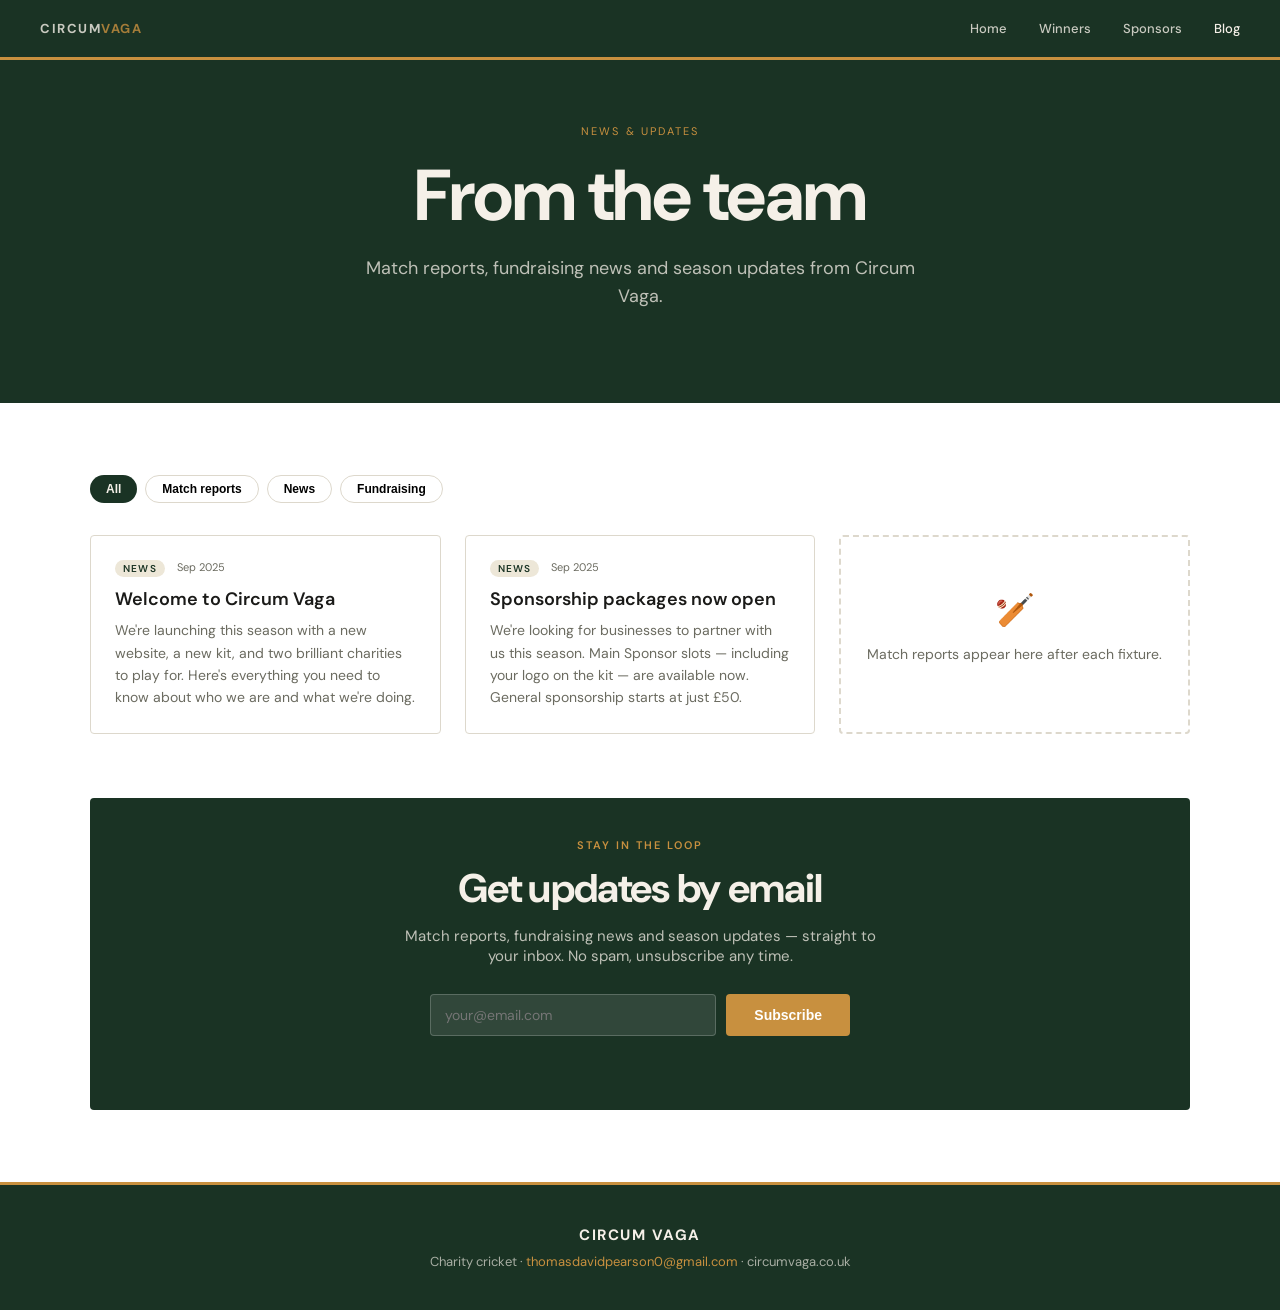
==== blog.html @ 34ab9cb7 "Initial commit — Circum Vaga charity cricket website" ====
<!doctype html>
<html lang="en">
<head>
  <meta charset="utf-8">
  <meta name="viewport" content="width=device-width, initial-scale=1">
  <title>Blog — Circum Vaga</title>
  <meta name="description" content="News, match reports and updates from Circum Vaga charity cricket.">
  <link rel="stylesheet" href="style.css">
</head>
<body>

<nav>
  <a class="nav-logo" href="index.html">Circum <span>Vaga</span></a>
  <a href="index.html">Home</a>
  <a href="winners.html">Winners</a>
  <a href="sponsors.html">Sponsors</a>
  <a href="blog.html" class="active">Blog</a>
</nav>

<section class="hero" style="padding: 64px 24px 56px;">
  <div class="hero-eyebrow">News &amp; updates</div>
  <h1>From the team</h1>
  <p>Match reports, fundraising news and season updates from Circum Vaga.</p>
</section>

<section>
  <div class="container-wide">

    <!-- Filter bar -->
    <div style="display: flex; gap: 8px; flex-wrap: wrap; margin-bottom: 32px;">
      <button class="btn btn-green" style="font-size: 12px; padding: 6px 16px; border-radius: 99px;" onclick="filterPosts('all')">All</button>
      <button class="btn" style="font-size: 12px; padding: 6px 16px; border-radius: 99px; border: 1.5px solid var(--border); background: transparent;" onclick="filterPosts('match-report')">Match reports</button>
      <button class="btn" style="font-size: 12px; padding: 6px 16px; border-radius: 99px; border: 1.5px solid var(--border); background: transparent;" onclick="filterPosts('news')">News</button>
      <button class="btn" style="font-size: 12px; padding: 6px 16px; border-radius: 99px; border: 1.5px solid var(--border); background: transparent;" onclick="filterPosts('fundraising')">Fundraising</button>
    </div>

    <div class="grid-3" id="posts-grid">

      <!-- Post 1 — Welcome -->
      <a class="post-card" href="#" data-tag="news">
        <div class="post-card-body">
          <div class="post-meta">
            <span class="post-tag">News</span>
            <span>Sep 2025</span>
          </div>
          <h3>Welcome to Circum Vaga</h3>
          <p>We're launching this season with a new website, a new kit, and two brilliant charities to play for. Here's everything you need to know about who we are and what we're doing.</p>
        </div>
      </a>

      <!-- Post 2 — Sponsor appeal -->
      <a class="post-card" href="#" data-tag="news">
        <div class="post-card-body">
          <div class="post-meta">
            <span class="post-tag">News</span>
            <span>Sep 2025</span>
          </div>
          <h3>Sponsorship packages now open</h3>
          <p>We're looking for businesses to partner with us this season. Main Sponsor slots — including your logo on the kit — are available now. General sponsorship starts at just £50.</p>
        </div>
      </a>

      <!-- Placeholder post 3 -->
      <a class="post-card" href="#" data-tag="match-report" style="border: 2px dashed var(--border);">
        <div class="post-card-body" style="display: flex; flex-direction: column; align-items: center; justify-content: center; min-height: 180px; text-align: center; color: var(--muted);">
          <div style="font-size: 32px; margin-bottom: 12px;">🏏</div>
          <p style="font-size: 14px;">Match reports appear here after each fixture.</p>
        </div>
      </a>

    </div>

    <!-- Newsletter signup -->
    <div style="margin-top: 64px; padding: 40px; background: var(--green); border-radius: var(--r); color: var(--cream); text-align: center;">
      <div class="section-eyebrow" style="color: var(--gold);">Stay in the loop</div>
      <h2 style="color: var(--cream); margin-bottom: 12px;">Get updates by email</h2>
      <p style="color: rgba(245,240,232,0.75); font-size: 15px; max-width: 480px; margin: 0 auto 28px;">Match reports, fundraising news and season updates — straight to your inbox. No spam, unsubscribe any time.</p>
      <form onsubmit="handleSignup(event)" style="display: flex; gap: 10px; max-width: 420px; margin: 0 auto; flex-wrap: wrap; justify-content: center;">
        <input type="email" placeholder="your@email.com" required id="signup-email"
          style="flex: 1; min-width: 200px; background: rgba(255,255,255,0.1); border-color: rgba(255,255,255,0.2); color: var(--cream);">
        <button type="submit" class="btn btn-gold">Subscribe</button>
      </form>
      <p id="signup-msg" style="margin-top: 14px; font-size: 13px; color: var(--gold); min-height: 20px;"></p>
    </div>

  </div>
</section>

<footer>
  <div class="footer-logo">Circum Vaga</div>
  <p>Charity cricket · <a href="mailto:thomasdavidpearson0@gmail.com">thomasdavidpearson0@gmail.com</a> · circumvaga.co.uk</p>
</footer>

<script>
  function filterPosts(tag) {
    document.querySelectorAll('.post-card').forEach(card => {
      card.style.display = (tag === 'all' || card.dataset.tag === tag) ? 'block' : 'none';
    });
  }

  function handleSignup(e) {
    e.preventDefault();
    const email = document.getElementById('signup-email').value;
    document.getElementById('signup-msg').textContent = `Thanks! We'll be in touch at ${email}.`;
    e.target.reset();
  }
</script>

</body>
</html>
---- style.css ----
@import url('https://fonts.googleapis.com/css2?family=DM+Sans:ital,opsz,wght@0,9..40,300;0,9..40,400;0,9..40,500;0,9..40,600;0,9..40,700;1,9..40,400&display=swap');

*, *::before, *::after { box-sizing: border-box; margin: 0; padding: 0; }

:root {
  --green:   #1a3324;
  --green-2: #24472f;
  --cream:   #f5f0e8;
  --cream-2: #ede7d8;
  --gold:    #c8903f;
  --text:    #1a1a18;
  --muted:   #6b6b60;
  --border:  #ddd8cc;
  --white:   #ffffff;
  --r:       4px;
  font-family: 'DM Sans', system-ui, -apple-system, sans-serif;
  font-size: 16px;
  color: var(--text);
  background: var(--white);
}

/* ── Nav ── */
nav {
  position: sticky; top: 0; z-index: 100;
  background: var(--green);
  border-bottom: 3px solid var(--gold);
  padding: 0 24px;
  display: flex; align-items: center; gap: 0; height: 60px;
}
.nav-logo {
  font-size: 13px; font-weight: 700; letter-spacing: 0.12em;
  text-transform: uppercase; color: var(--cream);
  text-decoration: none; margin-right: auto;
}
.nav-logo span { color: var(--gold); }
nav a {
  color: var(--cream); text-decoration: none;
  font-size: 13px; font-weight: 500;
  padding: 0 16px; height: 60px;
  display: flex; align-items: center;
  opacity: 0.8; transition: opacity .15s;
  border-bottom: 3px solid transparent; margin-bottom: -3px;
}
nav a:hover { opacity: 1; }
nav a.active { opacity: 1; border-bottom-color: var(--gold); }

/* ── Hero ── */
.hero {
  background: var(--green);
  color: var(--cream);
  padding: 96px 24px 80px;
  text-align: center;
}
.hero-eyebrow {
  font-size: 11px; letter-spacing: 0.2em; text-transform: uppercase;
  color: var(--gold); margin-bottom: 20px;
}
.hero h1 {
  font-size: clamp(40px, 6vw, 72px);
  font-weight: 700; letter-spacing: -0.02em; line-height: 1.05;
  margin-bottom: 20px;
}
.hero p {
  font-size: 18px; line-height: 1.6; color: rgba(245,240,232,0.75);
  max-width: 560px; margin: 0 auto 36px;
}
.hero-causes {
  display: flex; justify-content: center; gap: 12px; flex-wrap: wrap;
  margin-bottom: 40px;
}
.cause-badge {
  background: rgba(255,255,255,0.08); border: 1px solid rgba(255,255,255,0.15);
  border-radius: 99px; padding: 6px 16px;
  font-size: 12px; font-weight: 500; color: var(--cream);
}
.btn {
  display: inline-flex; align-items: center; gap: 8px;
  padding: 13px 28px; border-radius: var(--r);
  font-size: 14px; font-weight: 600; text-decoration: none;
  transition: opacity .15s; cursor: pointer; border: none;
}
.btn:hover { opacity: 0.85; }
.btn-gold { background: var(--gold); color: #fff; }
.btn-outline { background: transparent; border: 1.5px solid rgba(255,255,255,0.4); color: var(--cream); }
.btn-green { background: var(--green); color: var(--cream); }
.hero-ctas { display: flex; justify-content: center; gap: 12px; flex-wrap: wrap; }

/* ── Sections ── */
section { padding: 72px 24px; }
.container { max-width: 900px; margin: 0 auto; }
.container-wide { max-width: 1100px; margin: 0 auto; }

.section-eyebrow {
  font-size: 11px; letter-spacing: 0.18em; text-transform: uppercase;
  color: var(--gold); margin-bottom: 10px; font-weight: 600;
}
h2 { font-size: clamp(26px, 3.5vw, 40px); font-weight: 700; letter-spacing: -0.02em; margin-bottom: 16px; }
h3 { font-size: 20px; font-weight: 600; margin-bottom: 12px; }
.lead { font-size: 17px; line-height: 1.65; color: var(--muted); max-width: 640px; }

/* Alternating bg */
.bg-cream { background: var(--cream); }
.bg-green { background: var(--green); color: var(--cream); }
.bg-green .section-eyebrow { color: var(--gold); }
.bg-green h2 { color: var(--cream); }
.bg-green .lead { color: rgba(245,240,232,0.75); }
.bg-green .muted { color: rgba(245,240,232,0.6); }

/* ── Grid utilities ── */
.grid-2 { display: grid; grid-template-columns: repeat(2, 1fr); gap: 24px; }
.grid-3 { display: grid; grid-template-columns: repeat(3, 1fr); gap: 24px; }
.grid-4 { display: grid; grid-template-columns: repeat(4, 1fr); gap: 20px; }
@media (max-width: 640px) {
  .grid-2, .grid-3, .grid-4 { grid-template-columns: 1fr; }
}
@media (min-width: 641px) and (max-width: 840px) {
  .grid-3, .grid-4 { grid-template-columns: repeat(2, 1fr); }
}

/* ── Cards ── */
.card {
  background: var(--white); border: 1px solid var(--border);
  border-radius: var(--r); padding: 28px 24px;
}
.card-icon { font-size: 28px; margin-bottom: 14px; }

/* ── Sponsor packages ── */
.package {
  border: 1px solid var(--border); border-radius: var(--r);
  overflow: hidden;
}
.package-header {
  padding: 24px; border-bottom: 1px solid var(--border);
}
.package.featured { border-color: var(--gold); }
.package.featured .package-header { background: var(--green); color: var(--cream); }
.package-tag {
  font-size: 10px; letter-spacing: 0.14em; text-transform: uppercase;
  font-weight: 700; color: var(--gold); margin-bottom: 8px;
}
.package-title { font-size: 22px; font-weight: 700; margin-bottom: 6px; }
.package-price { font-size: 32px; font-weight: 700; letter-spacing: -0.02em; }
.package-price span { font-size: 15px; font-weight: 400; opacity: 0.65; margin-left: 4px; }
.package-body { padding: 24px; }
.package-body li {
  display: flex; gap: 10px; align-items: flex-start;
  padding: 8px 0; border-bottom: 1px solid var(--border);
  font-size: 14px; line-height: 1.5;
}
.package-body li:last-child { border-bottom: none; }
.check { color: var(--green); font-size: 16px; flex-shrink: 0; margin-top: 1px; }
.featured .check { color: var(--gold); }

/* ── Table ── */
.table-wrap { overflow-x: auto; margin-top: 24px; }
table { width: 100%; border-collapse: collapse; font-size: 14px; }
th {
  background: var(--green); color: var(--cream);
  padding: 12px 16px; text-align: left;
  font-size: 11px; letter-spacing: 0.1em; text-transform: uppercase; font-weight: 600;
}
th:first-child { border-radius: var(--r) 0 0 0; }
th:last-child { border-radius: 0 var(--r) 0 0; }
td { padding: 12px 16px; border-bottom: 1px solid var(--border); }
tr:last-child td { border-bottom: none; }
tr:nth-child(even) td { background: var(--cream); }
.trophy { font-size: 18px; }
.pos { font-weight: 700; color: var(--muted); }
.winner-row td { font-weight: 600; }

/* ── Blog ── */
.post-card {
  border: 1px solid var(--border); border-radius: var(--r);
  overflow: hidden; text-decoration: none; color: inherit;
  display: block; transition: border-color .15s, box-shadow .15s;
}
.post-card:hover { border-color: var(--green); box-shadow: 0 4px 16px rgba(0,0,0,0.08); }
.post-card-body { padding: 24px; }
.post-meta { font-size: 11px; color: var(--muted); margin-bottom: 10px; display: flex; gap: 12px; }
.post-tag {
  font-size: 10px; letter-spacing: 0.12em; text-transform: uppercase;
  font-weight: 600; color: var(--green); background: var(--cream-2);
  padding: 2px 8px; border-radius: 99px;
}
.post-card h3 { font-size: 18px; margin-bottom: 8px; }
.post-card p { font-size: 14px; color: var(--muted); line-height: 1.6; }

/* ── Divider ── */
.divider { border: none; border-top: 1px solid var(--border); margin: 48px 0; }

/* ── Footer ── */
footer {
  background: var(--green); color: rgba(245,240,232,0.65);
  padding: 40px 24px; text-align: center; font-size: 13px;
  border-top: 3px solid var(--gold);
}
footer a { color: var(--gold); text-decoration: none; }
footer .footer-logo {
  font-size: 15px; font-weight: 700; letter-spacing: 0.1em;
  text-transform: uppercase; color: var(--cream); margin-bottom: 8px;
}

/* ── Stat blocks ── */
.stat-block { text-align: center; padding: 24px 16px; }
.stat-number {
  font-size: 48px; font-weight: 700; letter-spacing: -0.03em;
  color: var(--gold); line-height: 1;
}
.stat-label { font-size: 13px; color: var(--muted); margin-top: 6px; }
.bg-green .stat-label { color: rgba(245,240,232,0.65); }

/* ── Quote ── */
blockquote {
  border-left: 4px solid var(--gold);
  padding: 16px 24px; margin: 32px 0;
  font-size: 17px; line-height: 1.65; font-style: italic; color: var(--muted);
}

/* ── Contact form ── */
.form-group { display: flex; flex-direction: column; gap: 6px; margin-bottom: 16px; }
label { font-size: 13px; font-weight: 500; }
input, textarea, select {
  padding: 10px 14px; border: 1.5px solid var(--border); border-radius: var(--r);
  font: inherit; font-size: 14px; background: var(--white); color: var(--text);
  outline: none; transition: border-color .15s; width: 100%;
}
input:focus, textarea:focus, select:focus { border-color: var(--green); }
textarea { resize: vertical; min-height: 120px; }

/* ── Champions banner ── */
.champ-banner {
  background: var(--green); color: var(--cream);
  border-radius: var(--r); padding: 20px 24px;
  display: flex; align-items: center; gap: 16px; margin-bottom: 32px;
}
.champ-banner .trophy-lg { font-size: 36px; flex-shrink: 0; }
.champ-banner h3 { font-size: 16px; margin-bottom: 2px; color: var(--gold); font-weight: 600; }
.champ-banner p { font-size: 20px; font-weight: 700; }

/* ── Section tabs ── */
.tab-bar { display: flex; gap: 0; border-bottom: 2px solid var(--border); margin-bottom: 32px; }
.tab {
  padding: 12px 24px; font-size: 14px; font-weight: 500; cursor: pointer;
  border: none; background: none; color: var(--muted);
  border-bottom: 2px solid transparent; margin-bottom: -2px;
  transition: color .15s;
}
.tab.active { color: var(--green); border-bottom-color: var(--green); font-weight: 600; }
.tab-panel { display: none; }
.tab-panel.active { display: block; }
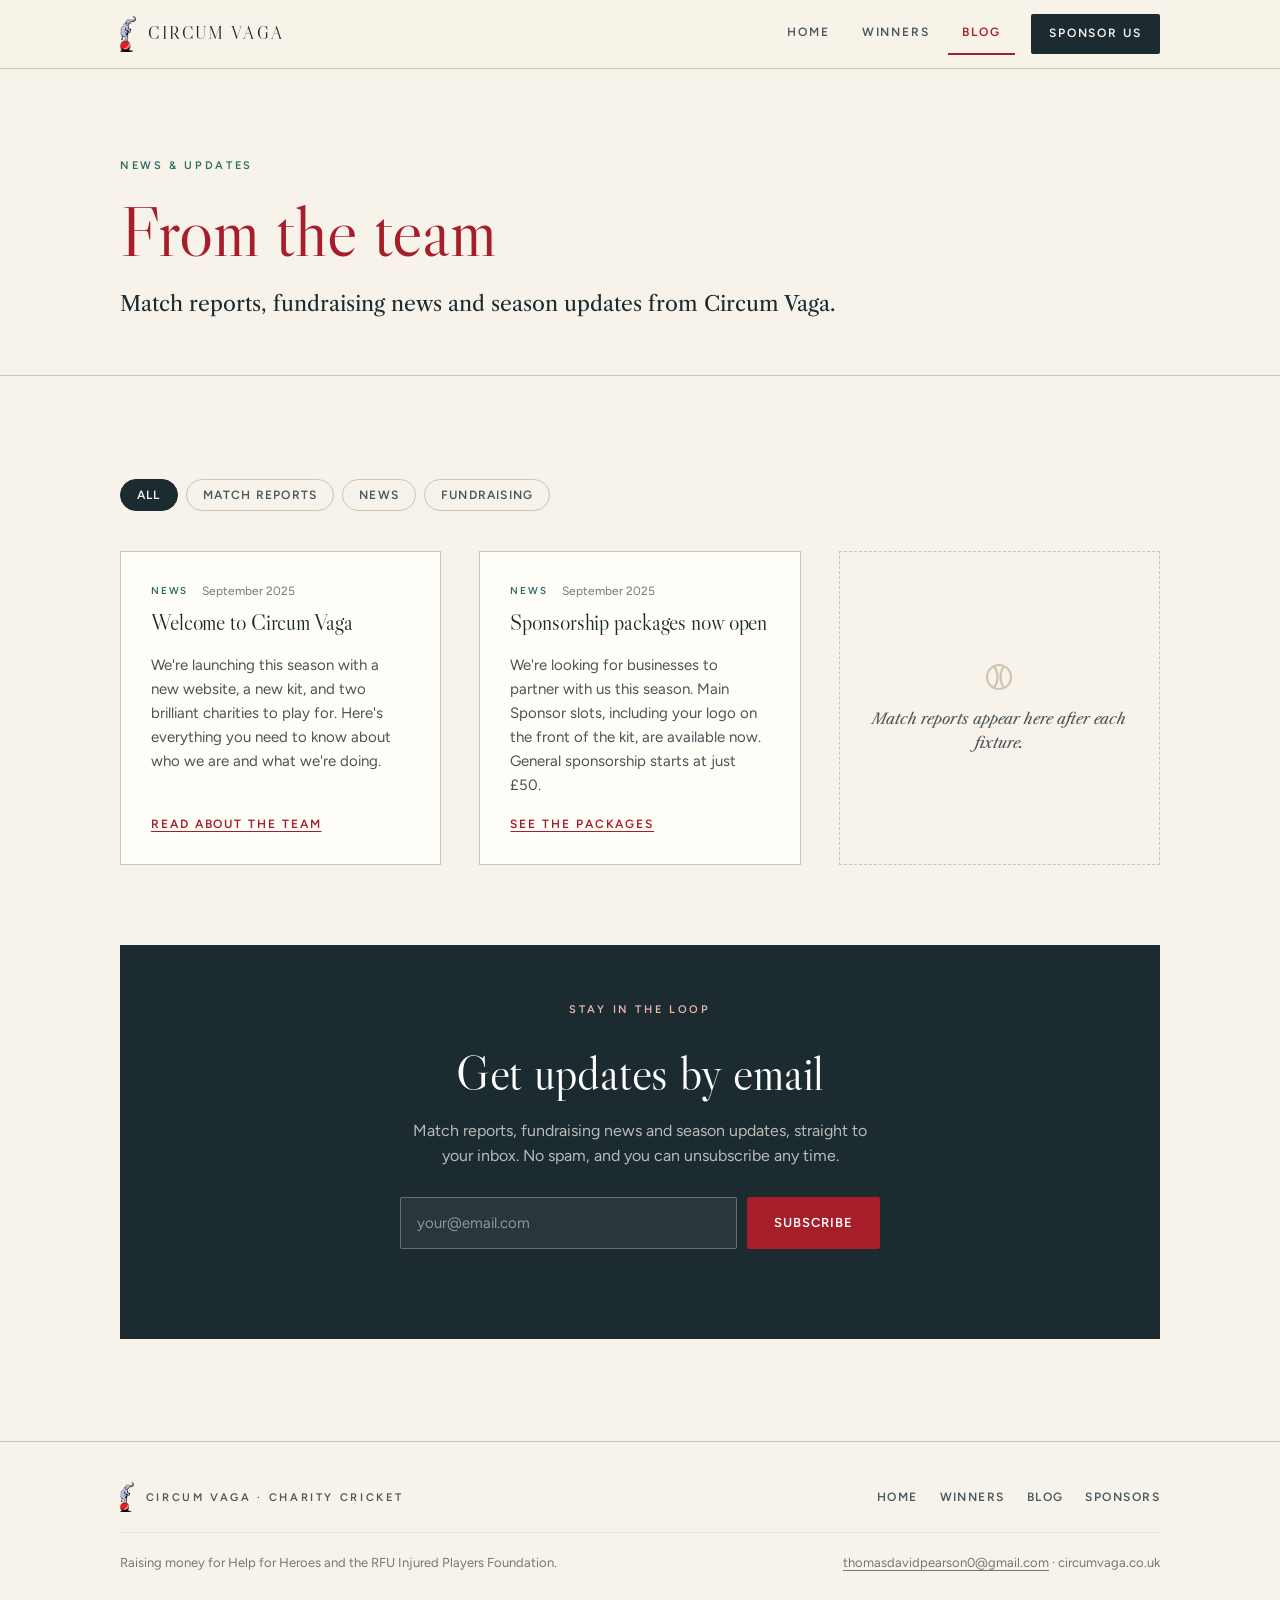
==== commit 5c1edbc2: "Redesign site around the sponsorship pack's brand Rebuild all four pages on the visual language of t" ====
--- a/blog.html
+++ b/blog.html
@@ -1,110 +1,135 @@
 <!doctype html>
-<html lang="en">
+<html lang="en-GB">
 <head>
   <meta charset="utf-8">
   <meta name="viewport" content="width=device-width, initial-scale=1">
   <title>Blog — Circum Vaga</title>
-  <meta name="description" content="News, match reports and updates from Circum Vaga charity cricket.">
-  <link rel="stylesheet" href="style.css">
+  <meta name="description" content="News, match reports and fundraising updates from Circum Vaga charity cricket team.">
+  <meta name="theme-color" content="#f7f3ea">
+  <link rel="canonical" href="https://circumvaga.co.uk/blog">
+  <meta property="og:type" content="website">
+  <meta property="og:site_name" content="Circum Vaga">
+  <meta property="og:title" content="From the team — Circum Vaga">
+  <meta property="og:description" content="Match reports, fundraising news and season updates from Circum Vaga.">
+  <meta property="og:url" content="https://circumvaga.co.uk/blog">
+  <meta property="og:image" content="https://circumvaga.co.uk/assets/og.jpg">
+  <meta name="twitter:card" content="summary_large_image">
+  <link rel="icon" href="/assets/favicon-32.png" sizes="32x32" type="image/png">
+  <link rel="icon" href="/assets/favicon-64.png" sizes="64x64" type="image/png">
+  <link rel="apple-touch-icon" href="/assets/apple-touch-icon.png">
+  <link rel="preconnect" href="https://fonts.googleapis.com">
+  <link rel="preconnect" href="https://fonts.gstatic.com" crossorigin>
+  <link rel="stylesheet" href="/style.css">
 </head>
 <body>
 
-<nav>
-  <a class="nav-logo" href="index.html">Circum <span>Vaga</span></a>
-  <a href="index.html">Home</a>
-  <a href="winners.html">Winners</a>
-  <a href="sponsors.html">Sponsors</a>
-  <a href="blog.html" class="active">Blog</a>
-</nav>
+<a class="skip-link" href="#main">Skip to content</a>
 
-<section class="hero" style="padding: 64px 24px 56px;">
-  <div class="hero-eyebrow">News &amp; updates</div>
-  <h1>From the team</h1>
-  <p>Match reports, fundraising news and season updates from Circum Vaga.</p>
-</section>
+<header class="site-header">
+  <div class="container">
+    <a class="brand" href="/" aria-label="Circum Vaga home">
+      <img src="/assets/logo.png" alt="" width="36" height="79">
+      <span class="brand-name">Circum Vaga</span>
+    </a>
+    <button class="nav-toggle" type="button" aria-expanded="false" aria-controls="site-nav" aria-label="Menu">
+      <svg class="icon-open" viewBox="0 0 24 24" fill="none" stroke="currentColor" stroke-width="1.8" stroke-linecap="round" aria-hidden="true"><path d="M4 7h16M4 12h16M4 17h16"/></svg>
+      <svg class="icon-close" viewBox="0 0 24 24" fill="none" stroke="currentColor" stroke-width="1.8" stroke-linecap="round" aria-hidden="true"><path d="M6 6l12 12M18 6L6 18"/></svg>
+    </button>
+    <nav class="nav" id="site-nav" aria-label="Main">
+      <a href="/">Home</a>
+      <a href="/winners">Winners</a>
+      <a href="/blog" aria-current="page">Blog</a>
+      <a href="/sponsors" class="nav-cta">Sponsor us</a>
+    </nav>
+  </div>
+</header>
 
-<section>
-  <div class="container-wide">
+<main id="main">
 
-    <!-- Filter bar -->
-    <div style="display: flex; gap: 8px; flex-wrap: wrap; margin-bottom: 32px;">
-      <button class="btn btn-green" style="font-size: 12px; padding: 6px 16px; border-radius: 99px;" onclick="filterPosts('all')">All</button>
-      <button class="btn" style="font-size: 12px; padding: 6px 16px; border-radius: 99px; border: 1.5px solid var(--border); background: transparent;" onclick="filterPosts('match-report')">Match reports</button>
-      <button class="btn" style="font-size: 12px; padding: 6px 16px; border-radius: 99px; border: 1.5px solid var(--border); background: transparent;" onclick="filterPosts('news')">News</button>
-      <button class="btn" style="font-size: 12px; padding: 6px 16px; border-radius: 99px; border: 1.5px solid var(--border); background: transparent;" onclick="filterPosts('fundraising')">Fundraising</button>
+  <section class="page-hero">
+    <div class="container">
+      <p class="eyebrow">News &amp; updates</p>
+      <h1>From the team</h1>
+      <p class="lead">Match reports, fundraising news and season updates from Circum Vaga.</p>
     </div>
+  </section>
 
-    <div class="grid-3" id="posts-grid">
+  <section>
+    <div class="container">
 
-      <!-- Post 1 — Welcome -->
-      <a class="post-card" href="#" data-tag="news">
-        <div class="post-card-body">
+      <div class="filters" role="group" aria-label="Filter posts">
+        <button class="chip" type="button" data-filter="all" aria-pressed="true">All</button>
+        <button class="chip" type="button" data-filter="match-report" aria-pressed="false">Match reports</button>
+        <button class="chip" type="button" data-filter="news" aria-pressed="false">News</button>
+        <button class="chip" type="button" data-filter="fundraising" aria-pressed="false">Fundraising</button>
+      </div>
+      <p id="filter-status" class="visually-hidden" aria-live="polite"></p>
+
+      <div class="grid grid--3" id="posts">
+
+        <article class="post" data-tag="news">
           <div class="post-meta">
             <span class="post-tag">News</span>
-            <span>Sep 2025</span>
+            <time datetime="2025-09">September 2025</time>
           </div>
           <h3>Welcome to Circum Vaga</h3>
           <p>We're launching this season with a new website, a new kit, and two brilliant charities to play for. Here's everything you need to know about who we are and what we're doing.</p>
-        </div>
-      </a>
+          <a class="read-more" href="/#about">Read about the team</a>
+        </article>
 
-      <!-- Post 2 — Sponsor appeal -->
-      <a class="post-card" href="#" data-tag="news">
-        <div class="post-card-body">
+        <article class="post" data-tag="news">
           <div class="post-meta">
             <span class="post-tag">News</span>
-            <span>Sep 2025</span>
+            <time datetime="2025-09">September 2025</time>
           </div>
           <h3>Sponsorship packages now open</h3>
-          <p>We're looking for businesses to partner with us this season. Main Sponsor slots — including your logo on the kit — are available now. General sponsorship starts at just £50.</p>
+          <p>We're looking for businesses to partner with us this season. Main Sponsor slots, including your logo on the front of the kit, are available now. General sponsorship starts at just £50.</p>
+          <a class="read-more" href="/sponsors">See the packages</a>
+        </article>
+
+        <div class="post post--placeholder" data-tag="match-report" aria-label="Match reports coming soon">
+          <svg viewBox="0 0 24 24" fill="none" stroke="currentColor" stroke-width="1.6" stroke-linecap="round" aria-hidden="true"><circle cx="12" cy="12" r="9"/><path d="M8.5 4.2c3.2 4.6 3.2 11 0 15.6M15.5 4.2c-3.2 4.6-3.2 11 0 15.6"/></svg>
+          <p>Match reports appear here after each fixture.</p>
         </div>
-      </a>
 
-      <!-- Placeholder post 3 -->
-      <a class="post-card" href="#" data-tag="match-report" style="border: 2px dashed var(--border);">
-        <div class="post-card-body" style="display: flex; flex-direction: column; align-items: center; justify-content: center; min-height: 180px; text-align: center; color: var(--muted);">
-          <div style="font-size: 32px; margin-bottom: 12px;">🏏</div>
-          <p style="font-size: 14px;">Match reports appear here after each fixture.</p>
-        </div>
-      </a>
+      </div>
+
+      <div class="newsletter" style="margin-top: clamp(48px, 7vw, 80px);">
+        <p class="eyebrow">Stay in the loop</p>
+        <h2>Get updates by email</h2>
+        <p>Match reports, fundraising news and season updates, straight to your inbox. No spam, and you can unsubscribe any time.</p>
+        <form id="signup-form" data-to="thomasdavidpearson0@gmail.com">
+          <label for="signup-email" class="visually-hidden">Email address</label>
+          <input type="email" id="signup-email" name="email" placeholder="your@email.com" autocomplete="email" required>
+          <button type="submit" class="btn btn--red">Subscribe</button>
+        </form>
+        <p id="signup-note" class="form-note"></p>
+      </div>
 
     </div>
+  </section>
 
-    <!-- Newsletter signup -->
-    <div style="margin-top: 64px; padding: 40px; background: var(--green); border-radius: var(--r); color: var(--cream); text-align: center;">
-      <div class="section-eyebrow" style="color: var(--gold);">Stay in the loop</div>
-      <h2 style="color: var(--cream); margin-bottom: 12px;">Get updates by email</h2>
-      <p style="color: rgba(245,240,232,0.75); font-size: 15px; max-width: 480px; margin: 0 auto 28px;">Match reports, fundraising news and season updates — straight to your inbox. No spam, unsubscribe any time.</p>
-      <form onsubmit="handleSignup(event)" style="display: flex; gap: 10px; max-width: 420px; margin: 0 auto; flex-wrap: wrap; justify-content: center;">
-        <input type="email" placeholder="your@email.com" required id="signup-email"
-          style="flex: 1; min-width: 200px; background: rgba(255,255,255,0.1); border-color: rgba(255,255,255,0.2); color: var(--cream);">
-        <button type="submit" class="btn btn-gold">Subscribe</button>
-      </form>
-      <p id="signup-msg" style="margin-top: 14px; font-size: 13px; color: var(--gold); min-height: 20px;"></p>
+</main>
+
+<footer class="site-footer">
+  <div class="container">
+    <div class="footer-brand">
+      <img src="/assets/logo.png" alt="" width="30" height="66">
+      <span>Circum Vaga · Charity cricket</span>
     </div>
-
+    <nav class="footer-links" aria-label="Footer">
+      <a href="/">Home</a>
+      <a href="/winners">Winners</a>
+      <a href="/blog">Blog</a>
+      <a href="/sponsors">Sponsors</a>
+    </nav>
+    <div class="footer-meta">
+      <span>Raising money for Help for Heroes and the RFU Injured Players Foundation.</span>
+      <span><a href="mailto:thomasdavidpearson0@gmail.com">thomasdavidpearson0@gmail.com</a> · circumvaga.co.uk</span>
+    </div>
   </div>
-</section>
-
-<footer>
-  <div class="footer-logo">Circum Vaga</div>
-  <p>Charity cricket · <a href="mailto:thomasdavidpearson0@gmail.com">thomasdavidpearson0@gmail.com</a> · circumvaga.co.uk</p>
 </footer>
 
-<script>
-  function filterPosts(tag) {
-    document.querySelectorAll('.post-card').forEach(card => {
-      card.style.display = (tag === 'all' || card.dataset.tag === tag) ? 'block' : 'none';
-    });
-  }
-
-  function handleSignup(e) {
-    e.preventDefault();
-    const email = document.getElementById('signup-email').value;
-    document.getElementById('signup-msg').textContent = `Thanks! We'll be in touch at ${email}.`;
-    e.target.reset();
-  }
-</script>
-
+<script src="/site.js" defer></script>
 </body>
 </html>
--- a/style.css
+++ b/style.css
@@ -1,250 +1,551 @@
-@import url('https://fonts.googleapis.com/css2?family=DM+Sans:ital,opsz,wght@0,9..40,300;0,9..40,400;0,9..40,500;0,9..40,600;0,9..40,700;1,9..40,400&display=swap');
-
+/* ─────────────────────────────────────────────────────────────
+   Circum Vaga — site stylesheet
+   Design language taken from the Circum Vaga Sponsorship Pack:
+   cream paper, ink panels, Caslon display headings in red,
+   Figtree body copy, teal letter‑spaced labels, hairline rules.
+   ───────────────────────────────────────────────────────────── */
+
+@import url('https://fonts.googleapis.com/css2?family=Figtree:ital,wght@0,400;0,500;0,600;0,700;1,400&family=Libre+Caslon+Display&family=Libre+Caslon+Text:ital,wght@0,400;0,700;1,400&display=swap');
+
+/* ── Tokens ── */
+:root {
+  --cream:      #f7f3ea;
+  --cream-2:    #ece4d4;
+  --paper:      #fffdf7;
+  --ink:        #1c2b30;
+  --ink-2:      #26373d;
+  --ink-3:      #4a5960;
+  --red:        #a61e2a;
+  --red-2:      #8c1822;
+  --teal:       #2f6f66;
+  --blush:      #e8b7a9;
+  --text:       #2e3a3e;
+  --text-2:     #4a5458;
+  --muted:      #767676;
+  --rule:       #cfc4b0;
+  --rule-soft:  #e4e7e6;
+  --on-ink:     #f7f3ea;
+  --on-ink-2:   rgba(247,243,234,0.72);
+  --on-ink-rule: rgba(247,243,234,0.18);
+
+  --serif:      'Libre Caslon Display', 'Libre Caslon Text', Georgia, 'Times New Roman', serif;
+  --serif-text: 'Libre Caslon Text', Georgia, 'Times New Roman', serif;
+  --sans:       'Figtree', system-ui, -apple-system, 'Segoe UI', sans-serif;
+
+  --w-wide:     1120px;
+  --w-narrow:   760px;
+  --gutter:     clamp(16px, 4vw, 40px);
+  --r:          2px;
+  --shadow:     0 12px 40px rgba(28,43,48,0.10);
+}
+
+/* ── Reset ── */
 *, *::before, *::after { box-sizing: border-box; margin: 0; padding: 0; }
-
-:root {
-  --green:   #1a3324;
-  --green-2: #24472f;
-  --cream:   #f5f0e8;
-  --cream-2: #ede7d8;
-  --gold:    #c8903f;
-  --text:    #1a1a18;
-  --muted:   #6b6b60;
-  --border:  #ddd8cc;
-  --white:   #ffffff;
-  --r:       4px;
-  font-family: 'DM Sans', system-ui, -apple-system, sans-serif;
+html { -webkit-text-size-adjust: 100%; scroll-behavior: smooth; }
+@media (prefers-reduced-motion: reduce) {
+  html { scroll-behavior: auto; }
+  *, *::before, *::after { transition: none !important; animation: none !important; }
+}
+body {
+  font-family: var(--sans);
   font-size: 16px;
+  line-height: 1.6;
   color: var(--text);
-  background: var(--white);
-}
-
-/* ── Nav ── */
-nav {
+  background: var(--cream);
+  -webkit-font-smoothing: antialiased;
+  min-height: 100vh;
+  display: flex;
+  flex-direction: column;
+}
+main { flex: 1; }
+img { max-width: 100%; height: auto; display: block; }
+a { color: var(--red); text-underline-offset: 3px; }
+a:hover { color: var(--red-2); }
+ul[role="list"], ol[role="list"] { list-style: none; }
+strong { font-weight: 600; color: var(--ink); }
+:focus-visible { outline: 2px solid var(--teal); outline-offset: 3px; }
+
+.skip-link {
+  position: absolute; left: 12px; top: -60px; z-index: 1000;
+  background: var(--ink); color: var(--on-ink);
+  padding: 10px 16px; border-radius: var(--r); font-weight: 600; text-decoration: none;
+}
+.skip-link:focus { top: 12px; }
+.visually-hidden {
+  position: absolute !important; width: 1px; height: 1px; overflow: hidden;
+  clip: rect(0 0 0 0); clip-path: inset(50%); white-space: nowrap;
+}
+
+/* ── Typography ── */
+h1, h2, h3, .display {
+  font-family: var(--serif);
+  font-weight: 400;
+  color: var(--ink);
+  letter-spacing: -0.005em;
+  line-height: 1.1;
+}
+h1 { font-size: clamp(40px, 6.4vw, 72px); color: var(--red); }
+h2 { font-size: clamp(32px, 4.4vw, 48px); color: var(--red); margin-bottom: 18px; }
+h3 { font-size: clamp(22px, 2.4vw, 26px); margin-bottom: 8px; }
+h4 { font-family: var(--sans); font-size: 15px; font-weight: 600; color: var(--ink); margin-bottom: 6px; }
+
+.eyebrow {
+  font-family: var(--sans);
+  font-size: 11px; font-weight: 600;
+  letter-spacing: 0.24em; text-transform: uppercase;
+  color: var(--teal);
+  margin-bottom: 16px;
+}
+.eyebrow--red { color: var(--red); }
+.eyebrow--muted { color: var(--muted); }
+
+.lead {
+  font-family: var(--serif-text);
+  font-size: clamp(18px, 2vw, 21px);
+  line-height: 1.5;
+  color: var(--ink);
+  max-width: 34em;
+}
+.lead + .prose { margin-top: 24px; }
+.prose p { margin-bottom: 14px; color: var(--text-2); max-width: 36em; }
+.prose p:last-child { margin-bottom: 0; }
+.small { font-size: 14px; color: var(--muted); }
+
+/* ── Layout ── */
+.container { width: 100%; max-width: var(--w-wide); margin: 0 auto; padding: 0 var(--gutter); }
+.container--narrow { max-width: var(--w-narrow); }
+section { padding: clamp(56px, 8vw, 104px) 0; }
+section + section.section--tight { padding-top: 0; }
+.section--ink { background: var(--ink); color: var(--on-ink); }
+.section--ink h2, .section--ink h3 { color: var(--on-ink); }
+.section--ink .lead { color: var(--on-ink); }
+.section--ink .prose p, .section--ink .small { color: var(--on-ink-2); }
+.section--ink .eyebrow { color: var(--blush); }
+.section--ink strong { color: #fff; }
+.section--paper { background: var(--paper); border-top: 1px solid var(--rule); border-bottom: 1px solid var(--rule); }
+.section--sand { background: var(--cream-2); }
+
+.section-head { max-width: 40em; margin-bottom: clamp(32px, 5vw, 56px); }
+.section-head--center { margin-left: auto; margin-right: auto; text-align: center; }
+.section-head--center .lead { margin-left: auto; margin-right: auto; }
+
+.grid { display: grid; gap: clamp(24px, 3vw, 40px); }
+.grid--2 { grid-template-columns: repeat(2, minmax(0, 1fr)); }
+.grid--3 { grid-template-columns: repeat(3, minmax(0, 1fr)); }
+.grid--4 { grid-template-columns: repeat(4, minmax(0, 1fr)); }
+@media (max-width: 900px) { .grid--3, .grid--4 { grid-template-columns: repeat(2, minmax(0, 1fr)); } }
+@media (max-width: 600px) { .grid--2, .grid--3, .grid--4 { grid-template-columns: 1fr; } }
+
+.rule { border: 0; border-top: 1px solid var(--rule); margin: clamp(40px, 6vw, 72px) 0; }
+
+/* ── Header ── */
+.site-header {
   position: sticky; top: 0; z-index: 100;
-  background: var(--green);
-  border-bottom: 3px solid var(--gold);
-  padding: 0 24px;
-  display: flex; align-items: center; gap: 0; height: 60px;
-}
-.nav-logo {
-  font-size: 13px; font-weight: 700; letter-spacing: 0.12em;
-  text-transform: uppercase; color: var(--cream);
-  text-decoration: none; margin-right: auto;
-}
-.nav-logo span { color: var(--gold); }
-nav a {
-  color: var(--cream); text-decoration: none;
-  font-size: 13px; font-weight: 500;
-  padding: 0 16px; height: 60px;
-  display: flex; align-items: center;
-  opacity: 0.8; transition: opacity .15s;
-  border-bottom: 3px solid transparent; margin-bottom: -3px;
-}
-nav a:hover { opacity: 1; }
-nav a.active { opacity: 1; border-bottom-color: var(--gold); }
-
-/* ── Hero ── */
+  background: rgba(247,243,234,0.92);
+  backdrop-filter: saturate(160%) blur(10px);
+  -webkit-backdrop-filter: saturate(160%) blur(10px);
+  border-bottom: 1px solid var(--rule);
+}
+.site-header .container {
+  display: flex; align-items: center; justify-content: space-between;
+  height: 68px; gap: 24px;
+}
+.brand {
+  display: inline-flex; align-items: center; gap: 12px;
+  text-decoration: none; color: var(--ink);
+}
+.brand img { height: 36px; width: auto; }
+.brand-name {
+  font-family: var(--serif);
+  font-size: 17px; letter-spacing: 0.14em; text-transform: uppercase;
+  color: var(--ink); white-space: nowrap;
+}
+.nav { display: flex; align-items: center; gap: 4px; }
+.nav a {
+  font-size: 12px; font-weight: 600; letter-spacing: 0.16em; text-transform: uppercase;
+  color: var(--ink-3); text-decoration: none;
+  padding: 10px 14px; border-bottom: 2px solid transparent;
+  transition: color .15s;
+}
+.nav a:hover { color: var(--ink); }
+.nav a[aria-current="page"] { color: var(--red); border-bottom-color: var(--red); }
+.nav .nav-cta {
+  margin-left: 12px; color: var(--on-ink); background: var(--ink);
+  border-radius: var(--r); padding: 10px 18px; border-bottom: 0;
+}
+.nav .nav-cta:hover, .nav .nav-cta[aria-current="page"] { background: var(--red); color: #fff; border-bottom: 0; }
+.nav-toggle {
+  display: none; background: none; border: 1px solid var(--rule); border-radius: var(--r);
+  width: 44px; height: 44px; cursor: pointer; color: var(--ink);
+  align-items: center; justify-content: center;
+}
+.nav-toggle svg { width: 22px; height: 22px; }
+.nav-toggle .icon-close { display: none; }
+.nav-toggle[aria-expanded="true"] .icon-open { display: none; }
+.nav-toggle[aria-expanded="true"] .icon-close { display: block; }
+@media (max-width: 800px) {
+  .nav-toggle { display: inline-flex; }
+  .nav {
+    display: none; position: absolute; left: 0; right: 0; top: 68px;
+    background: var(--cream); border-bottom: 1px solid var(--rule);
+    flex-direction: column; align-items: stretch; padding: 8px var(--gutter) 16px; gap: 0;
+    box-shadow: var(--shadow);
+  }
+  .nav.is-open { display: flex; }
+  .nav a { padding: 14px 4px; border-bottom: 1px solid var(--rule-soft); font-size: 13px; }
+  .nav a[aria-current="page"] { border-bottom-color: var(--rule-soft); }
+  .nav .nav-cta { margin: 12px 0 0; text-align: center; padding: 14px; }
+}
+
+/* ── Buttons ── */
+.btn {
+  display: inline-flex; align-items: center; justify-content: center; gap: 10px;
+  padding: 14px 26px; border-radius: var(--r);
+  font-family: var(--sans); font-size: 13px; font-weight: 600;
+  letter-spacing: 0.08em; text-transform: uppercase;
+  text-decoration: none; cursor: pointer; border: 1px solid transparent;
+  transition: background .15s, color .15s, border-color .15s, transform .15s;
+  line-height: 1.2;
+}
+.btn:hover { transform: translateY(-1px); }
+.btn--red { background: var(--red); color: #fff; border-color: var(--red); }
+.btn--red:hover { background: var(--red-2); border-color: var(--red-2); color: #fff; }
+.btn--ink { background: var(--ink); color: var(--on-ink); border-color: var(--ink); }
+.btn--ink:hover { background: var(--ink-2); color: #fff; }
+.btn--outline { background: transparent; color: var(--ink); border-color: var(--ink); }
+.btn--outline:hover { background: var(--ink); color: var(--on-ink); }
+.btn--cream { background: var(--cream); color: var(--ink); border-color: var(--cream); }
+.btn--cream:hover { background: #fff; color: var(--ink); }
+.btn--ghost-light { background: transparent; color: var(--on-ink); border-color: rgba(247,243,234,0.4); }
+.btn--ghost-light:hover { border-color: var(--on-ink); color: #fff; }
+.btn--block { width: 100%; text-align: center; }
+.btn { flex-wrap: wrap; }
+.btn svg { width: 16px; height: 16px; }
+.btn-row { display: flex; gap: 12px; flex-wrap: wrap; }
+.text-link {
+  font-weight: 600; color: var(--red); text-decoration: none;
+  border-bottom: 1px solid var(--blush); padding-bottom: 1px;
+}
+.text-link:hover { border-bottom-color: var(--red); }
+
+/* ── Hero (home) ── */
 .hero {
-  background: var(--green);
-  color: var(--cream);
-  padding: 96px 24px 80px;
+  padding: clamp(40px, 7vw, 88px) 0 0;
   text-align: center;
-}
-.hero-eyebrow {
-  font-size: 11px; letter-spacing: 0.2em; text-transform: uppercase;
-  color: var(--gold); margin-bottom: 20px;
-}
+  position: relative;
+  overflow: hidden;
+}
+.hero-topline {
+  display: flex; justify-content: space-between; align-items: center;
+  border-bottom: 1px solid var(--rule); padding-bottom: 16px; margin-bottom: clamp(36px, 6vw, 64px);
+}
+.hero-topline .eyebrow { margin: 0; }
+.hero-mark {
+  --mark: clamp(180px, 28vw, 260px);
+  width: var(--mark); height: var(--mark); margin: 0 auto clamp(28px, 4vw, 44px);
+  border-radius: 50%; background: var(--paper);
+  border: 1px solid var(--teal);
+  box-shadow: inset 0 0 0 5px var(--paper), inset 0 0 0 6px var(--rule);
+  display: flex; align-items: center; justify-content: center;
+}
+.hero-mark img { height: 64%; width: auto; }
 .hero h1 {
-  font-size: clamp(40px, 6vw, 72px);
-  font-weight: 700; letter-spacing: -0.02em; line-height: 1.05;
-  margin-bottom: 20px;
-}
-.hero p {
-  font-size: 18px; line-height: 1.6; color: rgba(245,240,232,0.75);
-  max-width: 560px; margin: 0 auto 36px;
-}
-.hero-causes {
-  display: flex; justify-content: center; gap: 12px; flex-wrap: wrap;
-  margin-bottom: 40px;
-}
-.cause-badge {
-  background: rgba(255,255,255,0.08); border: 1px solid rgba(255,255,255,0.15);
-  border-radius: 99px; padding: 6px 16px;
-  font-size: 12px; font-weight: 500; color: var(--cream);
-}
-.btn {
-  display: inline-flex; align-items: center; gap: 8px;
-  padding: 13px 28px; border-radius: var(--r);
-  font-size: 14px; font-weight: 600; text-decoration: none;
-  transition: opacity .15s; cursor: pointer; border: none;
-}
-.btn:hover { opacity: 0.85; }
-.btn-gold { background: var(--gold); color: #fff; }
-.btn-outline { background: transparent; border: 1.5px solid rgba(255,255,255,0.4); color: var(--cream); }
-.btn-green { background: var(--green); color: var(--cream); }
-.hero-ctas { display: flex; justify-content: center; gap: 12px; flex-wrap: wrap; }
-
-/* ── Sections ── */
-section { padding: 72px 24px; }
-.container { max-width: 900px; margin: 0 auto; }
-.container-wide { max-width: 1100px; margin: 0 auto; }
-
-.section-eyebrow {
-  font-size: 11px; letter-spacing: 0.18em; text-transform: uppercase;
-  color: var(--gold); margin-bottom: 10px; font-weight: 600;
-}
-h2 { font-size: clamp(26px, 3.5vw, 40px); font-weight: 700; letter-spacing: -0.02em; margin-bottom: 16px; }
-h3 { font-size: 20px; font-weight: 600; margin-bottom: 12px; }
-.lead { font-size: 17px; line-height: 1.65; color: var(--muted); max-width: 640px; }
-
-/* Alternating bg */
-.bg-cream { background: var(--cream); }
-.bg-green { background: var(--green); color: var(--cream); }
-.bg-green .section-eyebrow { color: var(--gold); }
-.bg-green h2 { color: var(--cream); }
-.bg-green .lead { color: rgba(245,240,232,0.75); }
-.bg-green .muted { color: rgba(245,240,232,0.6); }
-
-/* ── Grid utilities ── */
-.grid-2 { display: grid; grid-template-columns: repeat(2, 1fr); gap: 24px; }
-.grid-3 { display: grid; grid-template-columns: repeat(3, 1fr); gap: 24px; }
-.grid-4 { display: grid; grid-template-columns: repeat(4, 1fr); gap: 20px; }
+  font-size: clamp(44px, 8.5vw, 96px);
+  letter-spacing: 0.06em; text-transform: uppercase;
+  line-height: 1; margin-bottom: 14px;
+}
+.hero-sub {
+  font-family: var(--serif-text); font-style: italic;
+  font-size: clamp(20px, 2.6vw, 28px); color: var(--ink);
+  display: inline-flex; align-items: center; gap: 18px; margin-bottom: 28px;
+}
+.hero-sub::before, .hero-sub::after { content: ""; width: 40px; height: 1px; background: var(--ink); }
+.hero p.hero-text {
+  font-size: 17px; color: var(--text-2); max-width: 32em; margin: 0 auto 32px;
+}
+.hero-ctas { display: flex; justify-content: center; gap: 12px; flex-wrap: wrap; margin-bottom: clamp(44px, 7vw, 80px); }
+.hero-band {
+  background: var(--red); color: #fff;
+  padding: clamp(24px, 4vw, 40px) 0;
+  text-align: left;
+}
+.hero-band .container {
+  display: flex; align-items: center; justify-content: space-between; gap: 24px; flex-wrap: wrap;
+}
+.hero-band p {
+  font-family: var(--serif-text); font-size: clamp(17px, 2vw, 21px); line-height: 1.45;
+  max-width: 30em; color: #fff;
+}
+.hero-band .band-link {
+  font-size: 11px; letter-spacing: 0.24em; text-transform: uppercase; font-weight: 600;
+  color: #fff; text-decoration: none; white-space: nowrap;
+  border-bottom: 1px solid rgba(255,255,255,0.5); padding-bottom: 2px;
+}
+.hero-band .band-link:hover { border-bottom-color: #fff; }
+
+/* ── Page hero (inner pages) ── */
+.page-hero {
+  padding: clamp(48px, 7vw, 88px) 0 clamp(36px, 5vw, 56px);
+  border-bottom: 1px solid var(--rule);
+}
+.page-hero h1 { margin-bottom: 18px; }
+.page-hero .lead { max-width: 36em; }
+
+/* ── Numbered benefit list (pack p.2) ── */
+.benefits { display: grid; grid-template-columns: repeat(2, minmax(0, 1fr)); gap: 0 clamp(24px, 4vw, 56px); }
+@media (max-width: 640px) { .benefits { grid-template-columns: 1fr; } }
+.benefit { border-top: 1px solid var(--ink); padding: 22px 0 30px; }
+.benefit h3 { display: flex; align-items: baseline; gap: 10px; margin-bottom: 8px; }
+.benefit .num { font-family: var(--serif-text); font-style: italic; color: var(--red); font-size: 0.85em; }
+.benefit p { font-size: 15px; color: var(--text-2); max-width: 28em; }
+
+/* ── Pull quote ── */
+.quote {
+  background: var(--cream-2); padding: clamp(28px, 4vw, 44px) clamp(24px, 4vw, 48px);
+  display: flex; gap: 20px; align-items: flex-start;
+}
+.quote::before {
+  content: "\201C"; font-family: var(--serif); font-size: 64px; line-height: 0.6;
+  color: var(--red); margin-top: 12px;
+}
+.quote p {
+  font-family: var(--serif-text); font-style: italic;
+  font-size: clamp(19px, 2.4vw, 24px); line-height: 1.45; color: var(--ink);
+}
+.quote cite { display: block; font-style: normal; font-family: var(--sans); font-size: 12px; letter-spacing: 0.16em; text-transform: uppercase; color: var(--muted); margin-top: 14px; }
+.section--ink .quote { background: var(--ink-2); }
+.section--ink .quote::before { color: var(--blush); }
+.section--ink .quote p { color: var(--on-ink); }
+
+/* ── Stat row ── */
+.stats { display: grid; grid-template-columns: repeat(3, minmax(0, 1fr)); border-top: 1px solid var(--rule); border-bottom: 1px solid var(--rule); }
+.stat { padding: 28px 24px; border-right: 1px solid var(--rule); }
+.stat:last-child { border-right: 0; }
+.stat .display { font-size: clamp(36px, 4.5vw, 52px); color: var(--red); line-height: 1; margin-bottom: 8px; }
+.stat p { font-size: 13px; letter-spacing: 0.08em; text-transform: uppercase; color: var(--muted); font-weight: 500; }
 @media (max-width: 640px) {
-  .grid-2, .grid-3, .grid-4 { grid-template-columns: 1fr; }
-}
-@media (min-width: 641px) and (max-width: 840px) {
-  .grid-3, .grid-4 { grid-template-columns: repeat(2, 1fr); }
-}
-
-/* ── Cards ── */
-.card {
-  background: var(--white); border: 1px solid var(--border);
-  border-radius: var(--r); padding: 28px 24px;
-}
-.card-icon { font-size: 28px; margin-bottom: 14px; }
-
-/* ── Sponsor packages ── */
+  .stats { grid-template-columns: 1fr; }
+  .stat { border-right: 0; border-bottom: 1px solid var(--rule); }
+  .stat:last-child { border-bottom: 0; }
+}
+
+/* ── Cause cards ── */
+.cause {
+  background: var(--ink-2); border: 1px solid var(--on-ink-rule);
+  padding: clamp(24px, 3vw, 36px);
+  display: flex; flex-direction: column; gap: 12px;
+}
+.cause .tag { font-size: 11px; letter-spacing: 0.2em; text-transform: uppercase; color: var(--blush); font-weight: 600; }
+.cause h3 { color: #fff; }
+.cause p { font-size: 15px; color: var(--on-ink-2); }
+.cause a { color: var(--blush); margin-top: auto; font-weight: 600; font-size: 14px; text-decoration: none; }
+.cause a:hover { color: #fff; }
+
+/* ── Packages (pack p.3) ── */
+.packages { display: grid; grid-template-columns: repeat(2, minmax(0, 1fr)); gap: clamp(20px, 3vw, 32px); align-items: stretch; }
+@media (max-width: 760px) { .packages { grid-template-columns: 1fr; } }
 .package {
-  border: 1px solid var(--border); border-radius: var(--r);
-  overflow: hidden;
-}
-.package-header {
-  padding: 24px; border-bottom: 1px solid var(--border);
-}
-.package.featured { border-color: var(--gold); }
-.package.featured .package-header { background: var(--green); color: var(--cream); }
-.package-tag {
-  font-size: 10px; letter-spacing: 0.14em; text-transform: uppercase;
-  font-weight: 700; color: var(--gold); margin-bottom: 8px;
-}
-.package-title { font-size: 22px; font-weight: 700; margin-bottom: 6px; }
-.package-price { font-size: 32px; font-weight: 700; letter-spacing: -0.02em; }
-.package-price span { font-size: 15px; font-weight: 400; opacity: 0.65; margin-left: 4px; }
-.package-body { padding: 24px; }
-.package-body li {
-  display: flex; gap: 10px; align-items: flex-start;
-  padding: 8px 0; border-bottom: 1px solid var(--border);
-  font-size: 14px; line-height: 1.5;
-}
-.package-body li:last-child { border-bottom: none; }
-.check { color: var(--green); font-size: 16px; flex-shrink: 0; margin-top: 1px; }
-.featured .check { color: var(--gold); }
-
-/* ── Table ── */
-.table-wrap { overflow-x: auto; margin-top: 24px; }
-table { width: 100%; border-collapse: collapse; font-size: 14px; }
-th {
-  background: var(--green); color: var(--cream);
-  padding: 12px 16px; text-align: left;
-  font-size: 11px; letter-spacing: 0.1em; text-transform: uppercase; font-weight: 600;
-}
-th:first-child { border-radius: var(--r) 0 0 0; }
-th:last-child { border-radius: 0 var(--r) 0 0; }
-td { padding: 12px 16px; border-bottom: 1px solid var(--border); }
-tr:last-child td { border-bottom: none; }
-tr:nth-child(even) td { background: var(--cream); }
-.trophy { font-size: 18px; }
-.pos { font-weight: 700; color: var(--muted); }
-.winner-row td { font-weight: 600; }
+  background: var(--paper); border: 1px solid var(--rule);
+  padding: clamp(26px, 3.4vw, 40px);
+  display: flex; flex-direction: column;
+}
+.package--featured { background: var(--ink); border-color: var(--ink); color: var(--on-ink); }
+.package .level { font-size: 11px; letter-spacing: 0.24em; text-transform: uppercase; font-weight: 600; color: var(--teal); margin-bottom: 12px; }
+.package--featured .level { color: var(--blush); }
+.package h3 { font-size: clamp(26px, 3vw, 32px); margin-bottom: 18px; }
+.package--featured h3 { color: #fff; }
+.package .price { display: flex; align-items: baseline; gap: 14px; flex-wrap: wrap; padding-bottom: 20px; border-bottom: 1px solid var(--rule); margin-bottom: 22px; }
+.package--featured .price { border-bottom-color: var(--on-ink-rule); }
+.package .price .display { font-size: clamp(44px, 5vw, 60px); line-height: 1; color: var(--ink); }
+.package--featured .price .display { color: #fff; }
+.package .price small { font-size: 13px; color: var(--muted); max-width: 12em; line-height: 1.4; }
+.package--featured .price small { color: var(--on-ink-2); }
+.package ul { display: flex; flex-direction: column; gap: 12px; margin-bottom: 28px; }
+.package li { display: flex; gap: 12px; align-items: flex-start; font-size: 15px; line-height: 1.5; color: var(--text-2); }
+.package--featured li { color: var(--on-ink-2); }
+.package--featured li strong { color: #fff; }
+.tick { flex-shrink: 0; width: 18px; height: 18px; margin-top: 3px; color: var(--teal); }
+.package--featured .tick { color: var(--blush); }
+.package .btn { margin-top: auto; }
+
+/* ── Comparison table (pack p.3) ── */
+.compare { width: 100%; border-collapse: collapse; font-size: 15px; }
+.compare th, .compare td { padding: 16px 12px; text-align: left; border-bottom: 1px solid var(--rule); }
+.compare th { font-size: 11px; letter-spacing: 0.2em; text-transform: uppercase; font-weight: 600; color: var(--ink); border-bottom-color: var(--ink); padding-top: 0; }
+.compare th:not(:first-child), .compare td:not(:first-child) { text-align: center; width: 22%; }
+.compare td:first-child { color: var(--text-2); }
+.compare .tick { margin: 0 auto; display: block; }
+.compare .tick--red { color: var(--red); }
+.compare .dash { color: var(--rule); }
+.compare .word { font-weight: 600; }
+.compare .word--red { color: var(--red); }
+.compare .word--teal { color: var(--teal); }
+
+/* ── Steps (pack p.4) ── */
+.steps { display: grid; grid-template-columns: repeat(2, minmax(0, 1fr)); gap: 0 clamp(24px, 4vw, 56px); }
+@media (max-width: 640px) { .steps { grid-template-columns: 1fr; } }
+.step { border-top: 1px solid var(--ink); padding: 22px 0 34px; }
+.step .display { font-size: 36px; color: var(--red); margin-bottom: 8px; }
+.step h3 { margin-bottom: 8px; }
+.step p { font-size: 15px; color: var(--text-2); max-width: 28em; }
+
+/* ── Contact panel (pack p.4) ── */
+.contact-panel {
+  background: var(--ink); color: var(--on-ink);
+  padding: clamp(28px, 4vw, 48px);
+  display: grid; grid-template-columns: minmax(0, 1fr) auto; gap: 32px; align-items: center;
+}
+.contact-panel > div { min-width: 0; }
+.contact-panel .eyebrow { color: var(--blush); margin-bottom: 10px; }
+.contact-panel h3 { color: #fff; font-size: clamp(26px, 3vw, 34px); margin-bottom: 22px; }
+.contact-list { display: grid; grid-template-columns: auto minmax(0, 1fr); gap: 10px 24px; align-items: baseline; }
+.contact-list dt { font-size: 11px; letter-spacing: 0.2em; text-transform: uppercase; color: var(--blush); font-weight: 600; }
+.contact-list dd { min-width: 0; overflow-wrap: anywhere; }
+.contact-list dd a { color: var(--on-ink); text-decoration: underline; text-decoration-color: rgba(247,243,234,0.4); }
+.contact-list dd a:hover { color: #fff; text-decoration-color: #fff; }
+.contact-mark {
+  width: 150px; height: 150px; border-radius: 50%; background: var(--cream);
+  display: flex; align-items: center; justify-content: center;
+}
+.contact-mark img { height: 62%; width: auto; }
+@media (max-width: 640px) {
+  .contact-panel { grid-template-columns: 1fr; }
+  .contact-panel .contact-mark { display: none; }
+  .contact-list { grid-template-columns: 1fr; gap: 4px; }
+  .contact-list dd { margin-bottom: 12px; }
+}
+
+/* ── Sponsor wall ── */
+.sponsor-wall { display: grid; grid-template-columns: repeat(4, minmax(0, 1fr)); gap: 16px; }
+@media (max-width: 900px) { .sponsor-wall { grid-template-columns: repeat(2, minmax(0, 1fr)); } }
+.sponsor-slot {
+  aspect-ratio: 5 / 3; border: 1px dashed var(--rule);
+  display: grid; place-items: center; text-align: center;
+  padding: 16px; color: var(--muted); font-size: 13px; text-decoration: none;
+  transition: border-color .15s, color .15s, background .15s;
+}
+.sponsor-slot:hover { border-color: var(--red); color: var(--red); background: var(--paper); }
+.sponsor-slot--main { grid-column: span 2; aspect-ratio: auto; border-style: solid; border-color: var(--ink); color: var(--ink); background: var(--paper); }
+.sponsor-slot--main:hover { background: var(--ink); color: var(--on-ink); border-color: var(--ink); }
+.sponsor-slot .display { font-size: 22px; display: block; margin-bottom: 4px; color: inherit; }
+@media (max-width: 900px) { .sponsor-slot--main { grid-column: span 2; } }
+
+/* ── CTA band ── */
+.cta-band { background: var(--red); color: #fff; padding: clamp(40px, 6vw, 72px) 0; }
+.cta-band .container { display: flex; align-items: center; justify-content: space-between; gap: 32px; flex-wrap: wrap; }
+.cta-band h2 { color: #fff; margin-bottom: 8px; }
+.cta-band p { font-family: var(--serif-text); font-style: italic; font-size: 19px; color: rgba(255,255,255,0.85); }
+.cta-band .btn--cream:hover { background: #fff; }
+
+/* ── Data tables (winners) ── */
+.table-wrap { overflow-x: auto; -webkit-overflow-scrolling: touch; border-top: 1px solid var(--ink); }
+.table { width: 100%; border-collapse: collapse; font-size: 15px; min-width: 560px; }
+.table th, .table td { padding: 14px 12px; text-align: left; border-bottom: 1px solid var(--rule); vertical-align: top; }
+.table th { font-size: 11px; letter-spacing: 0.18em; text-transform: uppercase; font-weight: 600; color: var(--ink); white-space: nowrap; }
+.table td { color: var(--text-2); }
+.table td:first-child { font-weight: 600; color: var(--ink); white-space: nowrap; }
+.table tr.is-current td { background: var(--paper); }
+.table .empty { text-align: center; color: var(--muted); padding: 40px 12px; font-family: var(--serif-text); font-style: italic; font-size: 16px; }
+.table .pos { font-family: var(--serif); color: var(--red); font-size: 18px; }
+.tbd { color: var(--muted); font-style: italic; font-weight: 400; }
+
+/* ── Champion banner ── */
+.champ {
+  background: var(--ink); color: var(--on-ink);
+  padding: clamp(22px, 3vw, 32px) clamp(24px, 3vw, 36px);
+  display: flex; align-items: center; gap: 24px; margin-bottom: clamp(32px, 4vw, 48px);
+}
+.champ .champ-icon {
+  width: 56px; height: 56px; border-radius: 50%; background: var(--red); color: #fff;
+  display: grid; place-items: center; flex-shrink: 0;
+}
+.champ .champ-icon svg { width: 26px; height: 26px; }
+.champ .eyebrow { color: var(--blush); margin-bottom: 4px; }
+.champ .display { font-size: clamp(22px, 3vw, 30px); color: #fff; }
+.champ .small { color: var(--on-ink-2); margin-top: 2px; }
+
+/* ── Tabs ── */
+.tabs { display: flex; gap: 0; border-bottom: 1px solid var(--rule); margin-bottom: clamp(32px, 4vw, 48px); }
+.tab {
+  background: none; border: 0; border-bottom: 2px solid transparent; margin-bottom: -1px;
+  padding: 14px 22px; font-family: var(--sans); font-size: 12px; font-weight: 600;
+  letter-spacing: 0.16em; text-transform: uppercase; color: var(--muted); cursor: pointer;
+  transition: color .15s;
+}
+.tab:hover { color: var(--ink); }
+.tab[aria-selected="true"] { color: var(--red); border-bottom-color: var(--red); }
+.tab-panel[hidden] { display: none; }
 
 /* ── Blog ── */
-.post-card {
-  border: 1px solid var(--border); border-radius: var(--r);
-  overflow: hidden; text-decoration: none; color: inherit;
-  display: block; transition: border-color .15s, box-shadow .15s;
-}
-.post-card:hover { border-color: var(--green); box-shadow: 0 4px 16px rgba(0,0,0,0.08); }
-.post-card-body { padding: 24px; }
-.post-meta { font-size: 11px; color: var(--muted); margin-bottom: 10px; display: flex; gap: 12px; }
-.post-tag {
-  font-size: 10px; letter-spacing: 0.12em; text-transform: uppercase;
-  font-weight: 600; color: var(--green); background: var(--cream-2);
-  padding: 2px 8px; border-radius: 99px;
-}
-.post-card h3 { font-size: 18px; margin-bottom: 8px; }
-.post-card p { font-size: 14px; color: var(--muted); line-height: 1.6; }
-
-/* ── Divider ── */
-.divider { border: none; border-top: 1px solid var(--border); margin: 48px 0; }
+.filters { display: flex; gap: 8px; flex-wrap: wrap; margin-bottom: clamp(28px, 4vw, 40px); }
+.chip {
+  background: transparent; border: 1px solid var(--rule); border-radius: 999px;
+  padding: 8px 16px; font-family: var(--sans); font-size: 12px; font-weight: 600;
+  letter-spacing: 0.1em; text-transform: uppercase; color: var(--ink-3); cursor: pointer;
+  transition: background .15s, color .15s, border-color .15s;
+}
+.chip:hover { border-color: var(--ink); color: var(--ink); }
+.chip[aria-pressed="true"] { background: var(--ink); border-color: var(--ink); color: var(--on-ink); }
+.post {
+  background: var(--paper); border: 1px solid var(--rule);
+  padding: clamp(22px, 3vw, 30px); text-decoration: none; color: inherit;
+  display: flex; flex-direction: column; gap: 10px;
+  transition: border-color .15s, box-shadow .15s, transform .15s;
+}
+.post:hover { border-color: var(--ink); box-shadow: var(--shadow); transform: translateY(-2px); }
+.post[hidden] { display: none; }
+.post-meta { display: flex; gap: 14px; align-items: center; font-size: 12px; color: var(--muted); }
+.post-tag { font-size: 10px; letter-spacing: 0.18em; text-transform: uppercase; font-weight: 600; color: var(--teal); }
+.post h3 { font-size: 22px; color: var(--ink); }
+.post p { font-size: 15px; color: var(--text-2); }
+.post .read-more { margin-top: auto; padding-top: 8px; font-size: 12px; letter-spacing: 0.16em; text-transform: uppercase; font-weight: 600; color: var(--red); }
+.post--placeholder { border-style: dashed; background: transparent; align-items: center; justify-content: center; text-align: center; color: var(--muted); min-height: 220px; }
+.post--placeholder:hover { transform: none; box-shadow: none; border-color: var(--rule); }
+.post--placeholder svg { width: 32px; height: 32px; color: var(--rule); margin-bottom: 4px; }
+.post--placeholder p { font-family: var(--serif-text); font-style: italic; }
+
+/* ── Newsletter ── */
+.newsletter { background: var(--ink); color: var(--on-ink); padding: clamp(32px, 5vw, 56px); text-align: center; }
+.newsletter .eyebrow { color: var(--blush); }
+.newsletter h2 { color: #fff; }
+.newsletter p { color: var(--on-ink-2); max-width: 30em; margin: 0 auto 28px; }
+.newsletter form { display: flex; gap: 10px; max-width: 480px; margin: 0 auto; flex-wrap: wrap; justify-content: center; }
+.newsletter input { flex: 1; min-width: 220px; }
+.newsletter .form-note { margin: 16px auto 0; font-size: 13px; color: var(--blush); min-height: 1.4em; }
+
+/* ── Forms ── */
+label { font-size: 13px; font-weight: 600; color: var(--ink); }
+input, textarea, select {
+  font: inherit; font-size: 15px; color: var(--ink);
+  background: var(--paper); border: 1px solid var(--rule); border-radius: var(--r);
+  padding: 13px 16px; width: 100%; outline: none; transition: border-color .15s;
+}
+input:focus, textarea:focus, select:focus { border-color: var(--teal); }
+.newsletter input { background: rgba(255,255,255,0.06); border-color: rgba(247,243,234,0.3); color: #fff; }
+.newsletter input::placeholder { color: rgba(247,243,234,0.5); }
+.newsletter input:focus { border-color: var(--blush); }
+
+/* ── Thank‑you sign‑off (pack p.4) ── */
+.signoff { text-align: center; padding: clamp(40px, 6vw, 64px) 0; }
+.signoff .display { font-size: clamp(32px, 4vw, 44px); color: var(--red); margin-bottom: 8px; }
+.signoff p { font-family: var(--serif-text); font-style: italic; font-size: 18px; color: var(--ink); }
 
 /* ── Footer ── */
-footer {
-  background: var(--green); color: rgba(245,240,232,0.65);
-  padding: 40px 24px; text-align: center; font-size: 13px;
-  border-top: 3px solid var(--gold);
-}
-footer a { color: var(--gold); text-decoration: none; }
-footer .footer-logo {
-  font-size: 15px; font-weight: 700; letter-spacing: 0.1em;
-  text-transform: uppercase; color: var(--cream); margin-bottom: 8px;
-}
-
-/* ── Stat blocks ── */
-.stat-block { text-align: center; padding: 24px 16px; }
-.stat-number {
-  font-size: 48px; font-weight: 700; letter-spacing: -0.03em;
-  color: var(--gold); line-height: 1;
-}
-.stat-label { font-size: 13px; color: var(--muted); margin-top: 6px; }
-.bg-green .stat-label { color: rgba(245,240,232,0.65); }
-
-/* ── Quote ── */
-blockquote {
-  border-left: 4px solid var(--gold);
-  padding: 16px 24px; margin: 32px 0;
-  font-size: 17px; line-height: 1.65; font-style: italic; color: var(--muted);
-}
-
-/* ── Contact form ── */
-.form-group { display: flex; flex-direction: column; gap: 6px; margin-bottom: 16px; }
-label { font-size: 13px; font-weight: 500; }
-input, textarea, select {
-  padding: 10px 14px; border: 1.5px solid var(--border); border-radius: var(--r);
-  font: inherit; font-size: 14px; background: var(--white); color: var(--text);
-  outline: none; transition: border-color .15s; width: 100%;
-}
-input:focus, textarea:focus, select:focus { border-color: var(--green); }
-textarea { resize: vertical; min-height: 120px; }
-
-/* ── Champions banner ── */
-.champ-banner {
-  background: var(--green); color: var(--cream);
-  border-radius: var(--r); padding: 20px 24px;
-  display: flex; align-items: center; gap: 16px; margin-bottom: 32px;
-}
-.champ-banner .trophy-lg { font-size: 36px; flex-shrink: 0; }
-.champ-banner h3 { font-size: 16px; margin-bottom: 2px; color: var(--gold); font-weight: 600; }
-.champ-banner p { font-size: 20px; font-weight: 700; }
-
-/* ── Section tabs ── */
-.tab-bar { display: flex; gap: 0; border-bottom: 2px solid var(--border); margin-bottom: 32px; }
-.tab {
-  padding: 12px 24px; font-size: 14px; font-weight: 500; cursor: pointer;
-  border: none; background: none; color: var(--muted);
-  border-bottom: 2px solid transparent; margin-bottom: -2px;
-  transition: color .15s;
-}
-.tab.active { color: var(--green); border-bottom-color: var(--green); font-weight: 600; }
-.tab-panel { display: none; }
-.tab-panel.active { display: block; }
+.site-footer { border-top: 1px solid var(--rule); background: var(--cream); padding: 40px 0; }
+.site-footer .container { display: flex; justify-content: space-between; align-items: center; gap: 20px; flex-wrap: wrap; }
+.footer-brand { display: flex; align-items: center; gap: 12px; }
+.footer-brand img { height: 30px; width: auto; }
+.footer-brand span { font-size: 11px; letter-spacing: 0.24em; text-transform: uppercase; font-weight: 600; color: var(--ink-3); }
+.footer-links { display: flex; gap: 22px; flex-wrap: wrap; }
+.footer-links a { font-size: 12px; letter-spacing: 0.12em; text-transform: uppercase; font-weight: 600; color: var(--ink-3); text-decoration: none; }
+.footer-links a:hover { color: var(--red); }
+.footer-meta { width: 100%; font-size: 13px; color: var(--muted); padding-top: 20px; border-top: 1px solid var(--rule-soft); display: flex; justify-content: space-between; gap: 12px; flex-wrap: wrap; }
+.footer-meta a { color: var(--muted); }
+.footer-meta a:hover { color: var(--red); }
+
+/* ── Print ── */
+@media print {
+  .site-header, .site-footer, .nav-toggle, .cta-band, .newsletter, .skip-link { display: none !important; }
+  body { background: #fff; }
+  section { padding: 24px 0; }
+}
